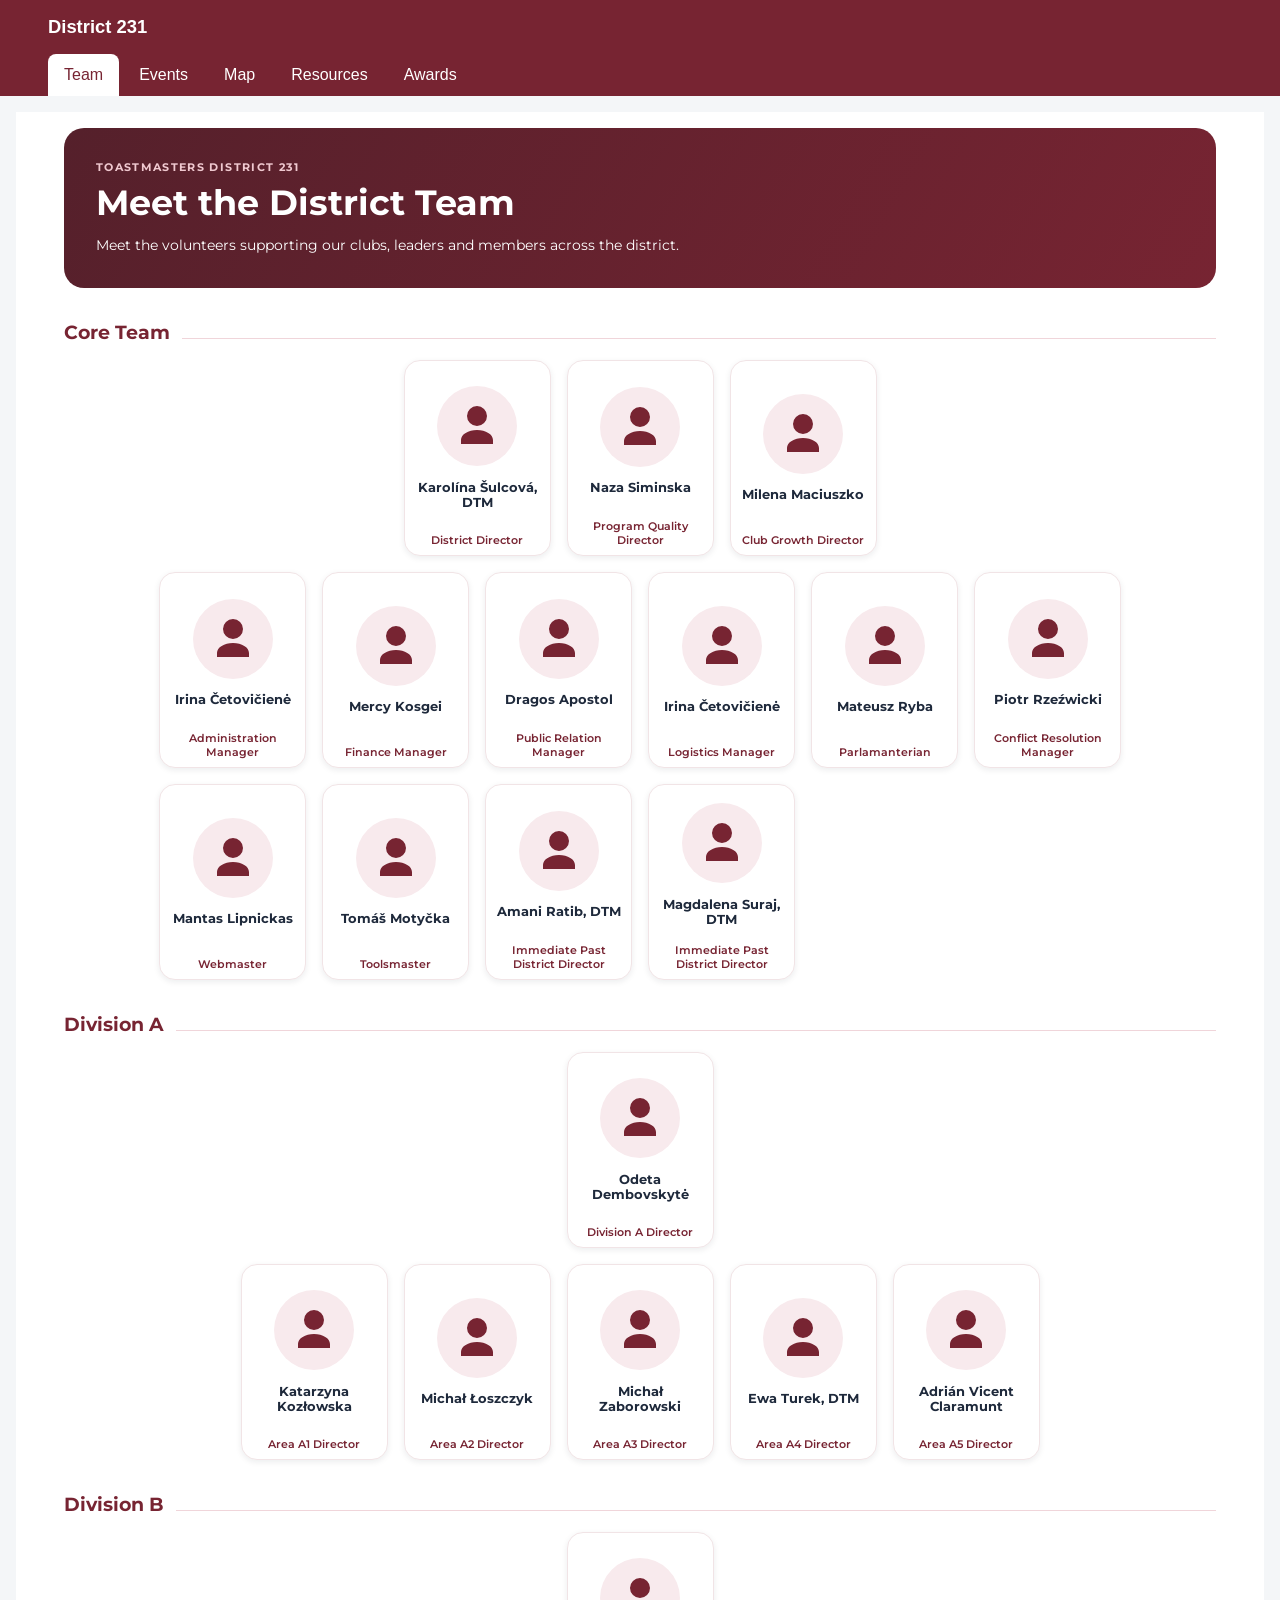
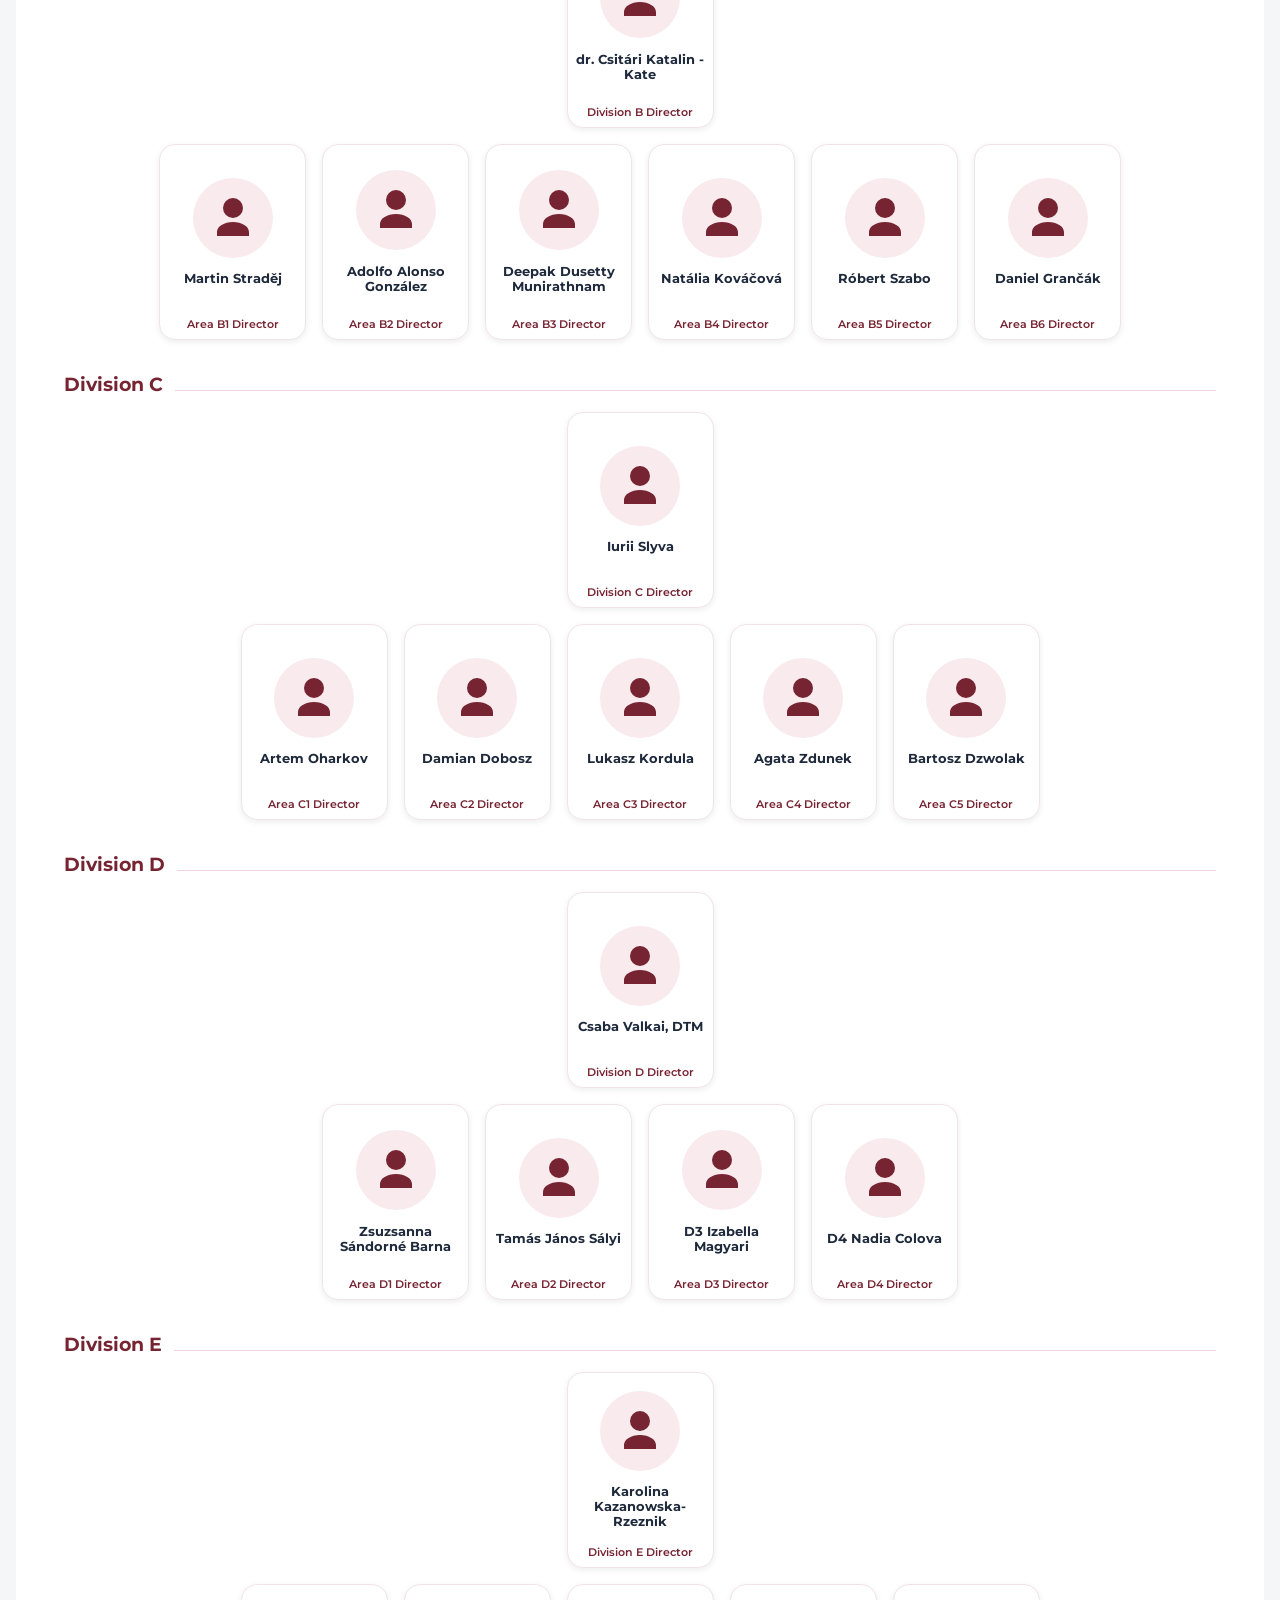
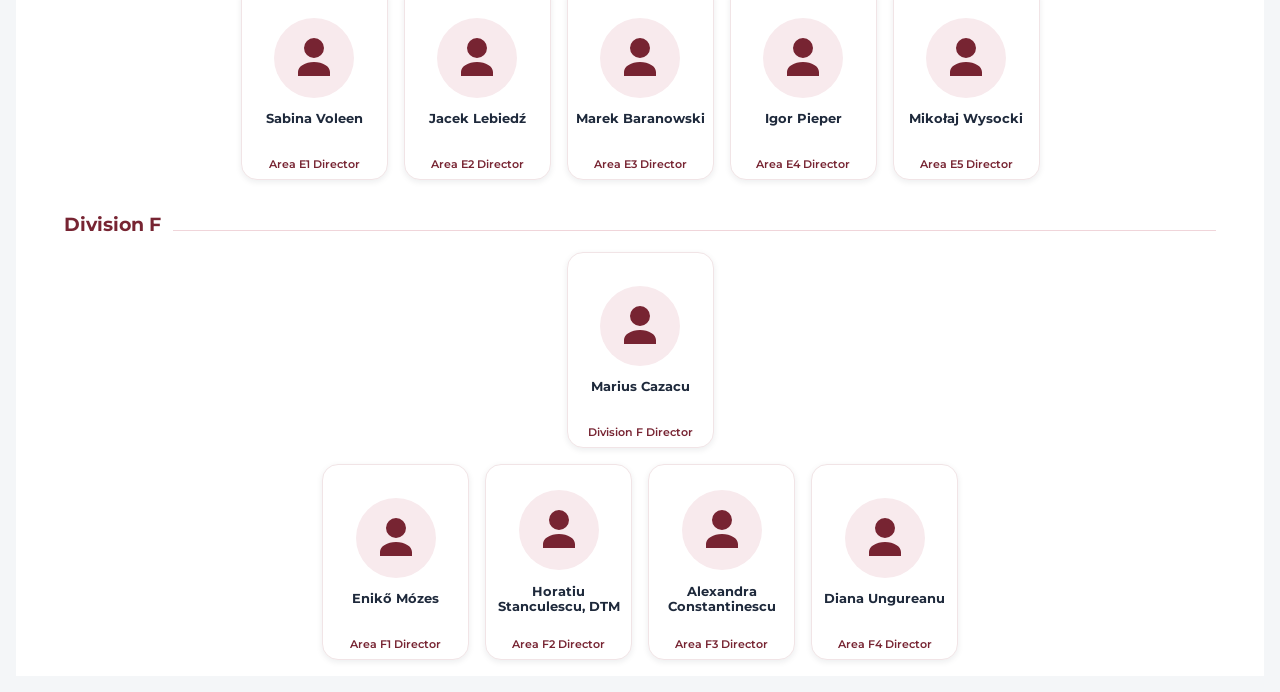
==== index.html @ 83f6dcfc "update" ====
<!doctype html>
<html lang="en">
<head>
    <meta charset="utf-8">
    <meta name="viewport" content="width=device-width, initial-scale=1">
    <meta name="description" content="Preview District 231 pages as they will appear embedded in Google Sites.">
    <title>District 231 Website Preview</title>
    <style>
        * { box-sizing: border-box; }
        body { margin: 0; color: #1e293b; font-family: Arial, sans-serif; }
        .site-header { padding: 1rem clamp(1rem, 4vw, 3rem) 0; background: #772432; color: #fff; }
        .site-title { margin: 0 0 1rem; font-size: 1.15rem; }
        .page-nav { display: flex; gap: .25rem; overflow-x: auto; }
        .page-tab {
            flex: 0 0 auto;
            padding: .75rem 1rem;
            border: 0;
            border-radius: .5rem .5rem 0 0;
            background: transparent;
            color: #fff;
            font: inherit;
            cursor: pointer;
        }
        .page-tab[aria-selected="true"] { background: #fff; color: #772432; }
        .page-tab:focus-visible { outline: 3px solid #f0c9d0; outline-offset: -3px; }
        .preview { min-height: calc(100vh - 7rem); padding: 1rem; background: #f4f6f8; }
        .page-frame { display: block; width: 100%; min-height: calc(100vh - 9rem); border: 0; background: #fff; }
        .coming-soon { max-width: 48rem; margin: 3rem auto; padding: 2rem; border-radius: .75rem; background: #fff; text-align: center; }
        .coming-soon h2 { color: #772432; }
        @media (max-width: 600px) {
            .preview { padding: .5rem; }
            .page-frame { min-height: calc(100vh - 8rem); }
            .page-tab { padding: .7rem .8rem; }
        }
    </style>
</head>
<body>
    <header class="site-header">
        <h1 class="site-title">District 231</h1>
        <nav class="page-nav" role="tablist" aria-label="Website pages">
            <button class="page-tab" id="tab-team" type="button" role="tab" aria-selected="true" aria-controls="page-panel" tabindex="0" data-page="team">Team</button>
            <button class="page-tab" id="tab-events" type="button" role="tab" aria-selected="false" aria-controls="page-panel" tabindex="-1" data-page="events">Events</button>
            <button class="page-tab" id="tab-map" type="button" role="tab" aria-selected="false" aria-controls="page-panel" tabindex="-1" data-page="map">Map</button>
            <button class="page-tab" id="tab-resources" type="button" role="tab" aria-selected="false" aria-controls="page-panel" tabindex="-1" data-page="resources">Resources</button>
            <button class="page-tab" id="tab-awards" type="button" role="tab" aria-selected="false" aria-controls="page-panel" tabindex="-1" data-page="awards">Awards</button>
        </nav>
    </header>
    <main class="preview" id="page-panel" role="tabpanel" aria-labelledby="tab-team">
        <iframe class="page-frame" title="Team page preview" src="./embed_snippet/team.html"></iframe>
    </main>
    <script>
        const pages = {
            team: { title: "Team page preview", src: "./embed_snippet/team.html" },
            events: { label: "Events" },
            map: { label: "Map" },
            resources: { label: "Resources" },
            awards: { title: "Awards page preview", src: "./embed_snippet/awards.html" }
        };
        const panel = document.getElementById("page-panel");
        let activeFrame = panel.querySelector(".page-frame");
        if (activeFrame) activeFrame.addEventListener("load", requestParentResize);

        function selectPage(tab) {
            document.querySelectorAll('[role="tab"]').forEach((item) => {
                const selected = item === tab;
                item.setAttribute("aria-selected", String(selected));
                item.tabIndex = selected ? 0 : -1;
            });
            panel.setAttribute("aria-labelledby", tab.id);
            panel.replaceChildren();
            activeFrame = null;

            const page = pages[tab.dataset.page];
            if (page.src) {
                const frame = document.createElement("iframe");
                frame.className = "page-frame";
                frame.title = page.title;
                frame.src = page.src;
                activeFrame = frame;
                frame.addEventListener("load", requestParentResize);
                panel.append(frame);
            } else {
                const message = document.createElement("section");
                message.className = "coming-soon";
                const heading = document.createElement("h2");
                heading.textContent = `${page.label} page`;
                const description = document.createElement("p");
                description.textContent = "This page will appear here when its GitHub Pages version is ready.";
                message.append(heading, description);
                panel.append(message);
            }
            requestParentResize();
        }

        function requestParentResize() {
            if (window.parent === window) return;
            const height = Math.ceil(Math.max(
                document.documentElement.scrollHeight,
                document.body.scrollHeight
            ));
            if (window.super && typeof window.super.resize === "function") {
                window.super.resize();
            }
            window.parent.postMessage({ sentinel: "amp", type: "embed-size", height }, "*");
        }

        window.addEventListener("message", (event) => {
            if (event.source !== activeFrame?.contentWindow ||
                event.data?.sentinel !== "amp" ||
                event.data?.type !== "embed-size") return;

            const height = Number(event.data.height);
            if (!Number.isFinite(height) || height < 1) return;
            activeFrame.style.height = `${Math.ceil(height)}px`;
            requestParentResize();
        });

        window.addEventListener("resize", requestParentResize);

        document.querySelectorAll('[role="tab"]').forEach((tab) => {
            tab.addEventListener("click", () => selectPage(tab));
            tab.addEventListener("keydown", (event) => {
                if (event.key !== "ArrowLeft" && event.key !== "ArrowRight") return;
                event.preventDefault();
                const tabs = [...document.querySelectorAll('[role="tab"]')];
                const offset = event.key === "ArrowRight" ? 1 : -1;
                const next = tabs[(tabs.indexOf(tab) + offset + tabs.length) % tabs.length];
                selectPage(next);
                next.focus();
            });
        });
    </script>
</body>
</html>
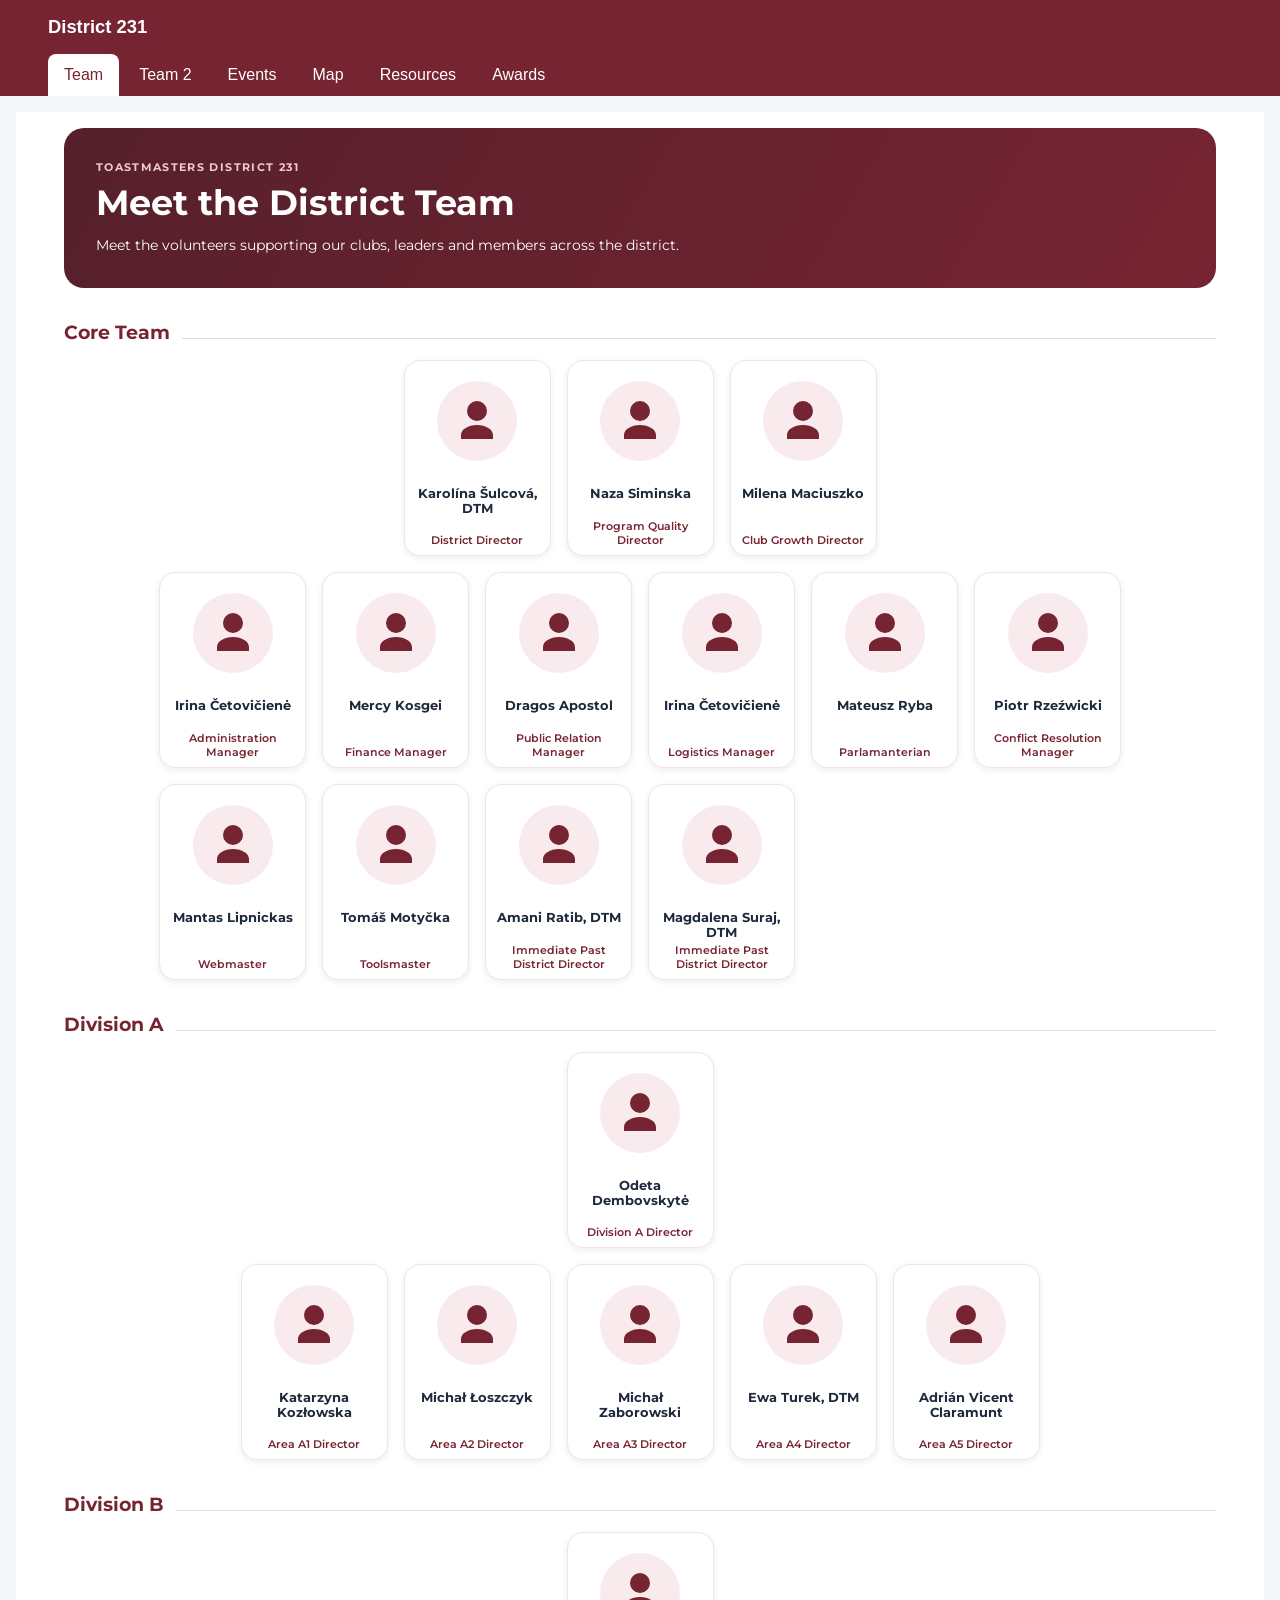
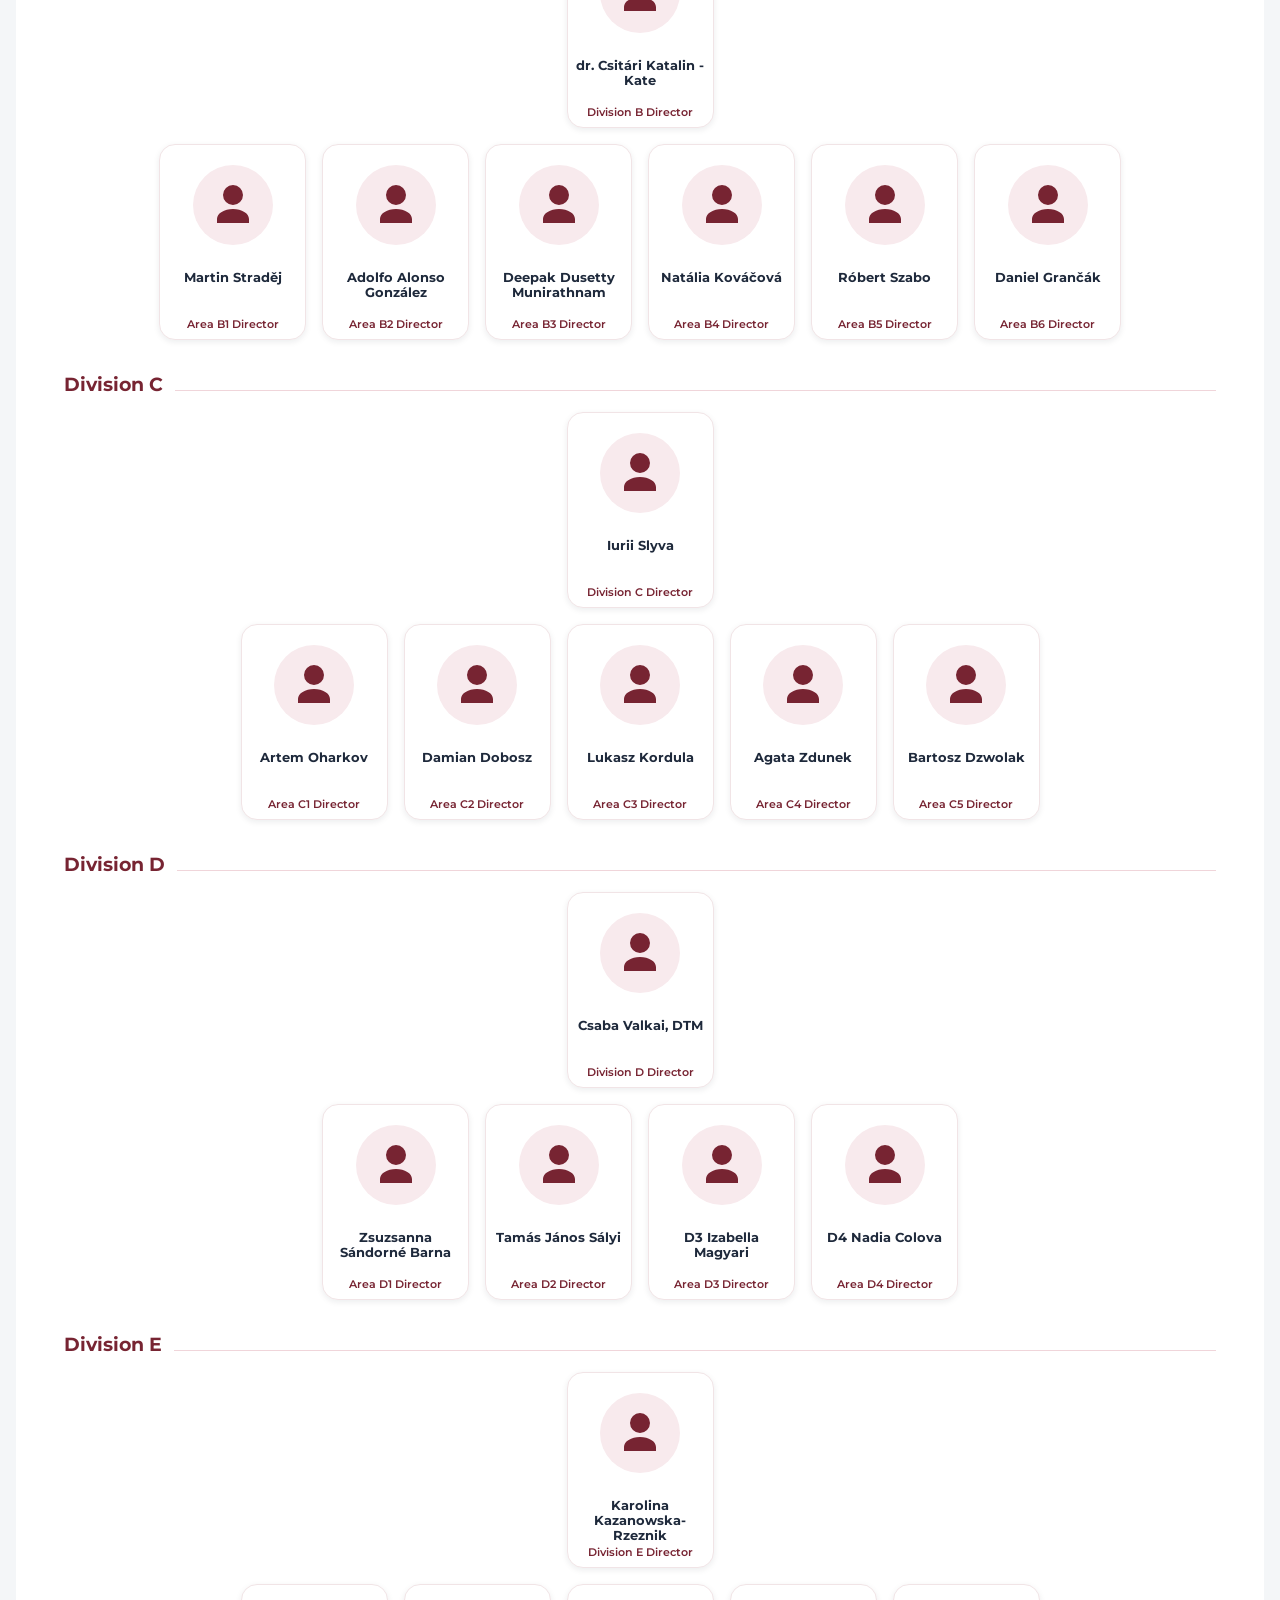
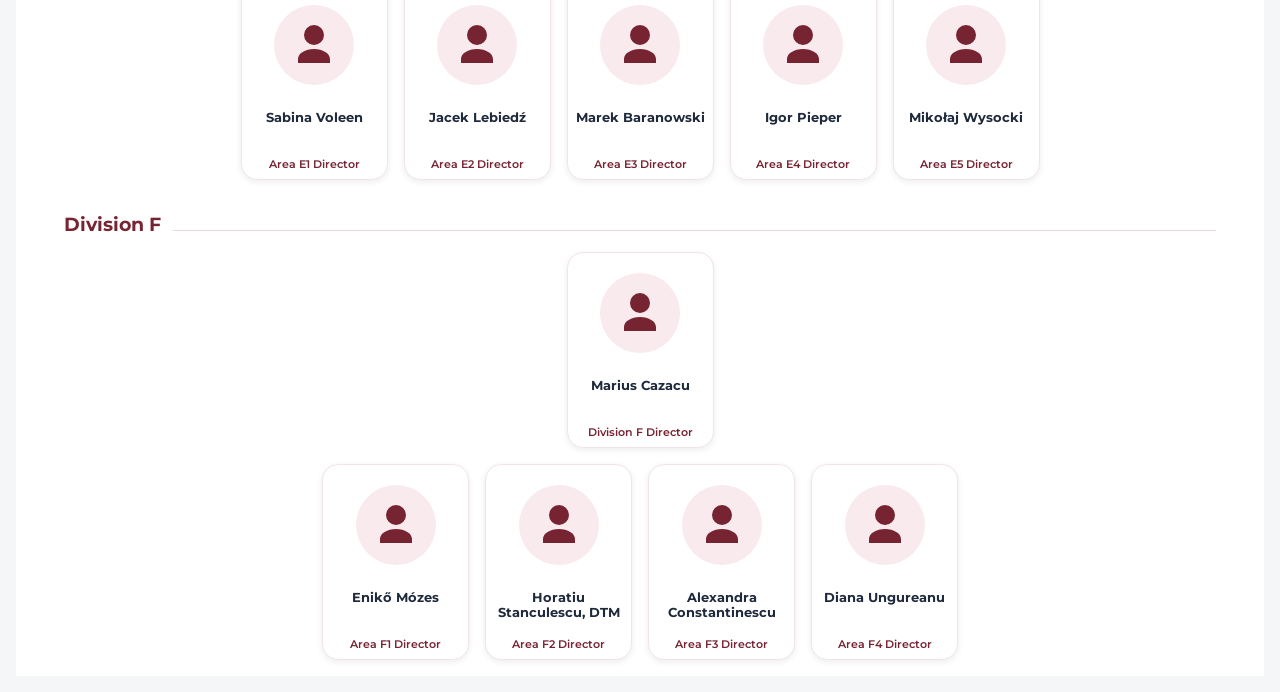
==== commit 2164da6b: "update" ====
--- a/index.html
+++ b/index.html
@@ -39,6 +39,7 @@
         <h1 class="site-title">District 231</h1>
         <nav class="page-nav" role="tablist" aria-label="Website pages">
             <button class="page-tab" id="tab-team" type="button" role="tab" aria-selected="true" aria-controls="page-panel" tabindex="0" data-page="team">Team</button>
+            <button class="page-tab" id="tab-team2" type="button" role="tab" aria-selected="false" aria-controls="page-panel" tabindex="-1" data-page="team2">Team 2</button>
             <button class="page-tab" id="tab-events" type="button" role="tab" aria-selected="false" aria-controls="page-panel" tabindex="-1" data-page="events">Events</button>
             <button class="page-tab" id="tab-map" type="button" role="tab" aria-selected="false" aria-controls="page-panel" tabindex="-1" data-page="map">Map</button>
             <button class="page-tab" id="tab-resources" type="button" role="tab" aria-selected="false" aria-controls="page-panel" tabindex="-1" data-page="resources">Resources</button>
@@ -51,9 +52,10 @@
     <script>
         const pages = {
             team: { title: "Team page preview", src: "./embed_snippet/team.html" },
+            team2: { title: "Team 2 page preview", src: "./embed_snippet/team2.html" },
             events: { label: "Events" },
             map: { label: "Map" },
-            resources: { label: "Resources" },
+            resources: { title: "Resources page preview", src: "./embed_snippet/resources.html" },
             awards: { title: "Awards page preview", src: "./embed_snippet/awards.html" }
         };
         const panel = document.getElementById("page-panel");
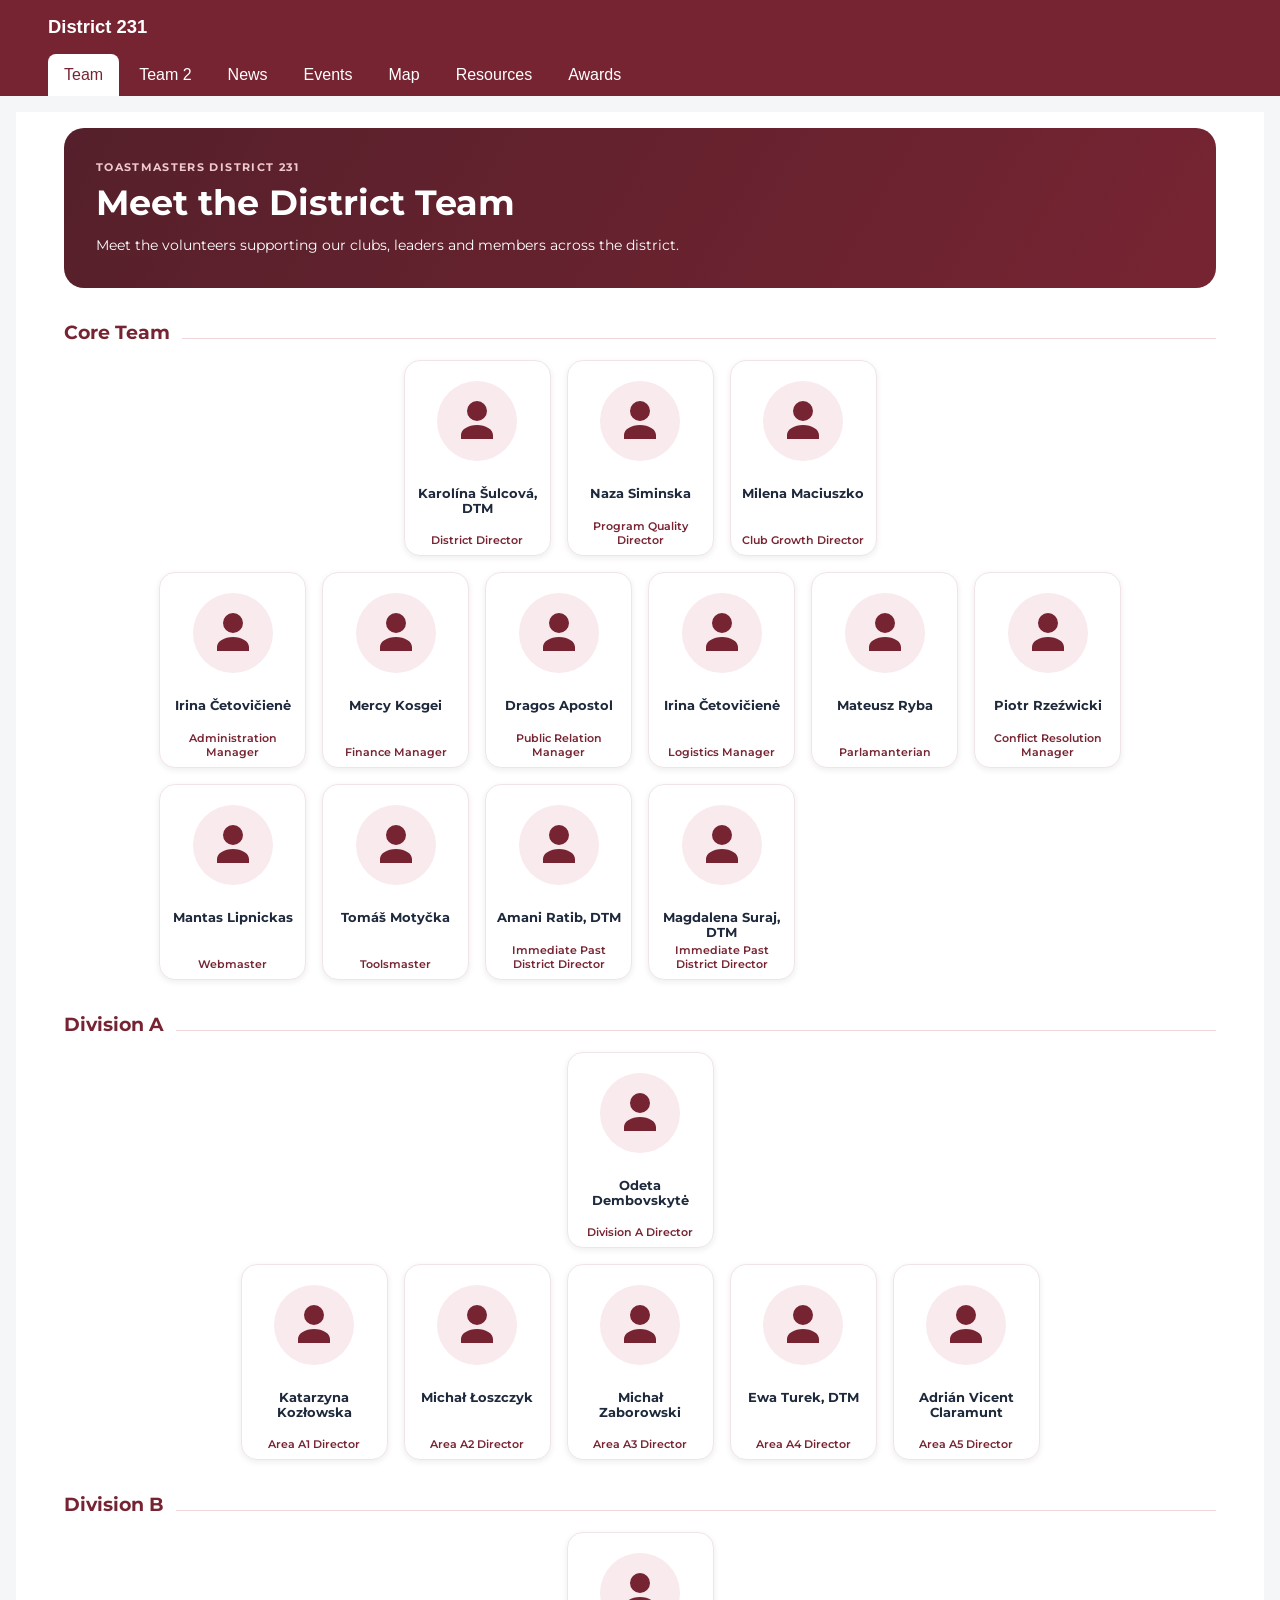
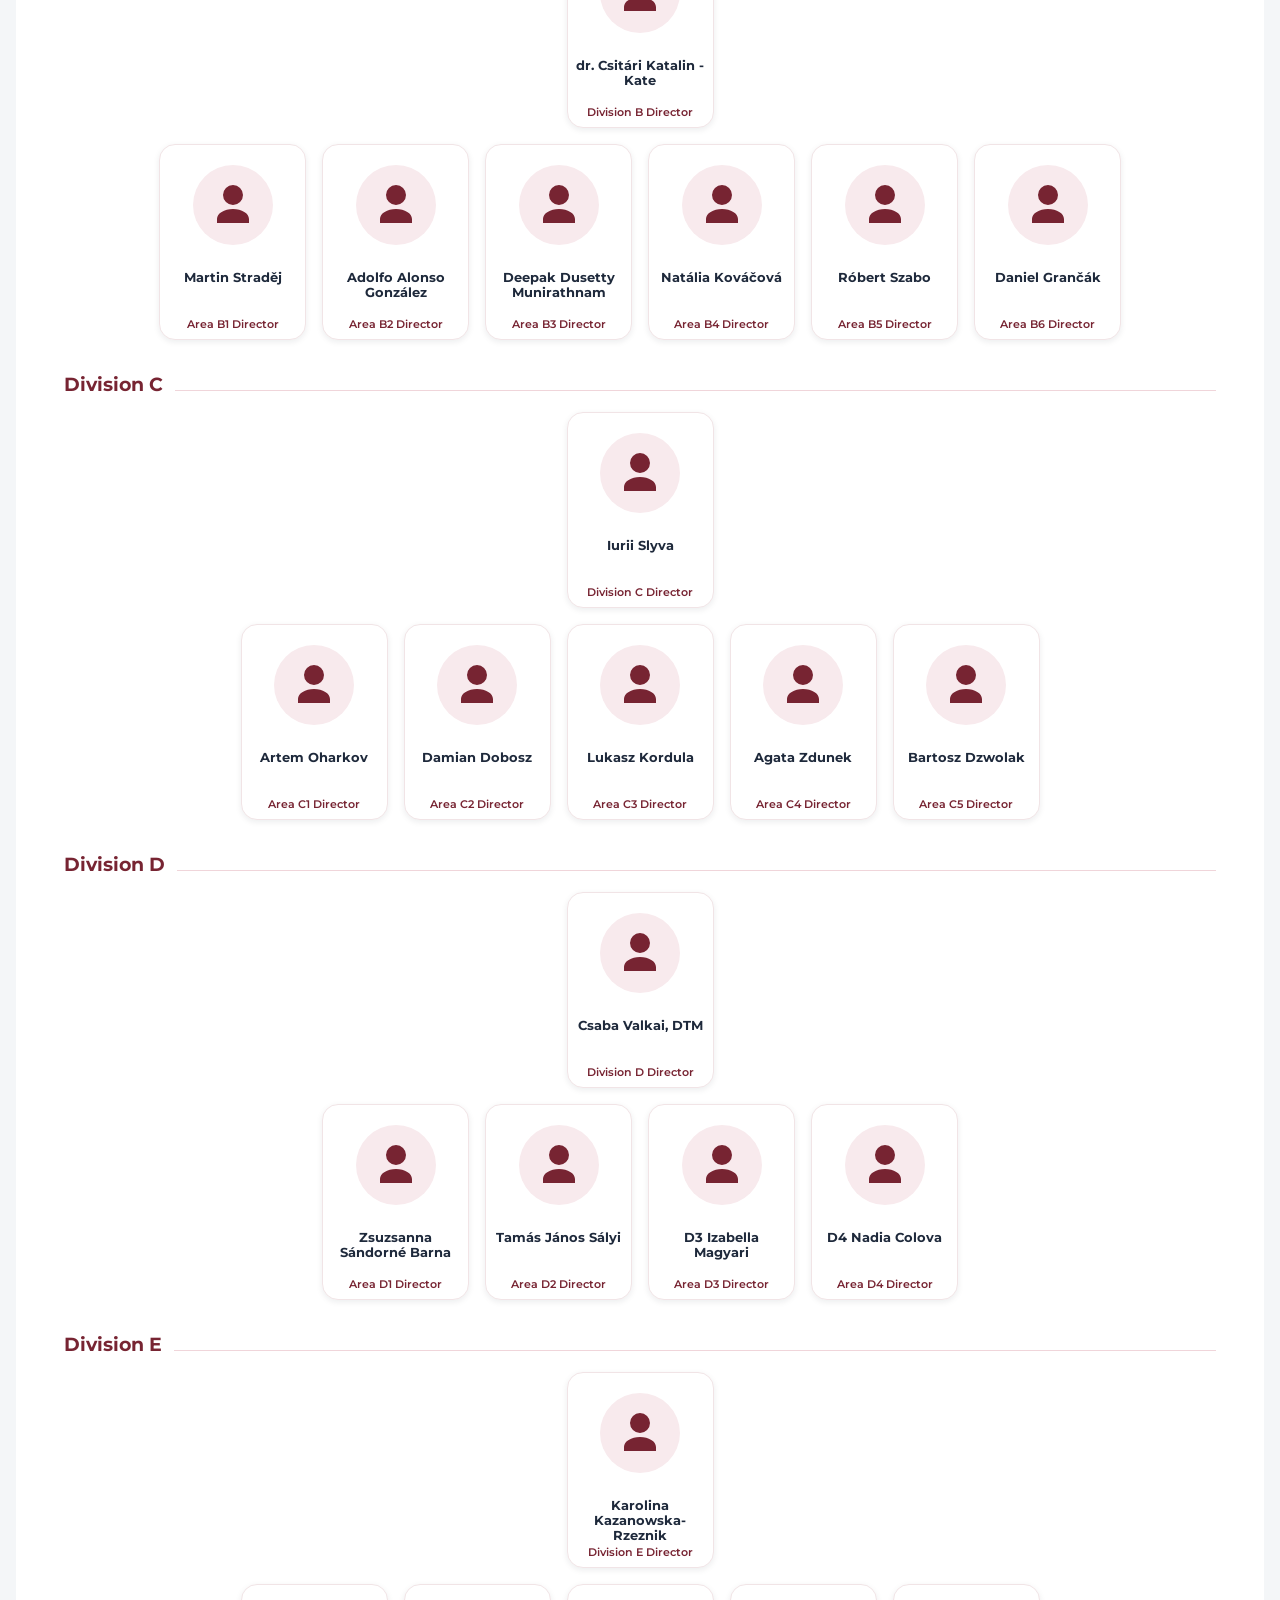
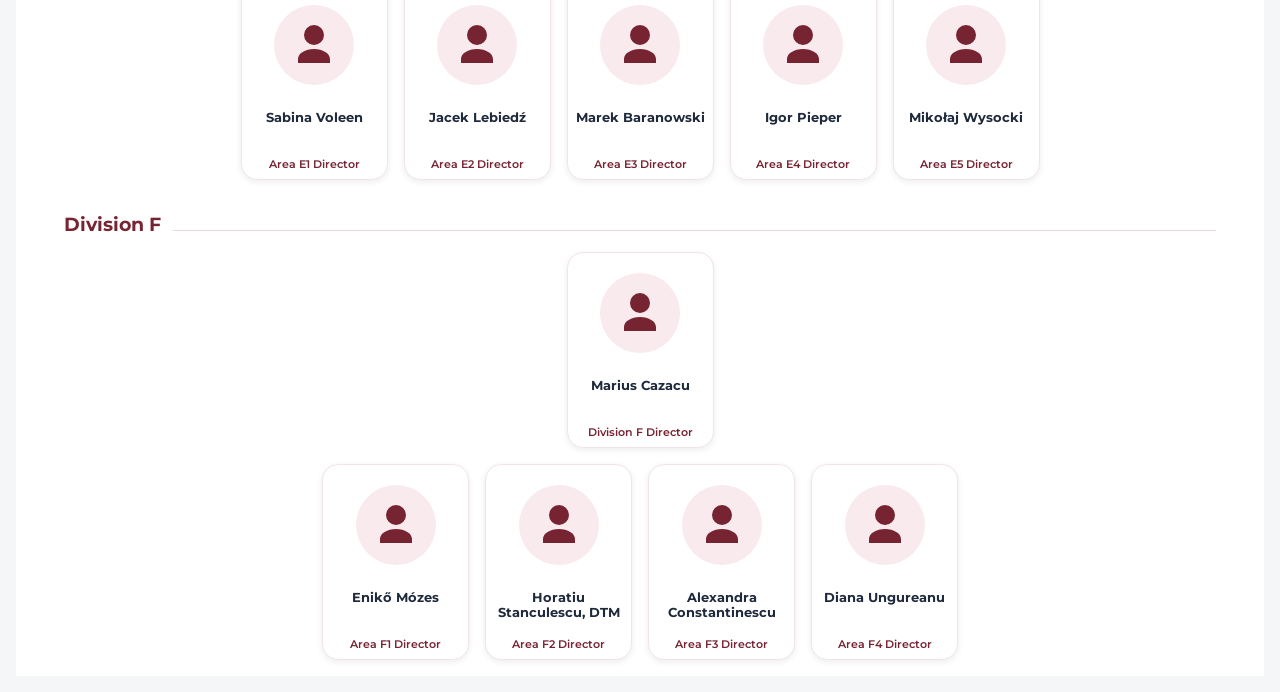
==== commit d6190ffa: "update" ====
--- a/index.html
+++ b/index.html
@@ -40,6 +40,7 @@
         <nav class="page-nav" role="tablist" aria-label="Website pages">
             <button class="page-tab" id="tab-team" type="button" role="tab" aria-selected="true" aria-controls="page-panel" tabindex="0" data-page="team">Team</button>
             <button class="page-tab" id="tab-team2" type="button" role="tab" aria-selected="false" aria-controls="page-panel" tabindex="-1" data-page="team2">Team 2</button>
+            <button class="page-tab" id="tab-news" type="button" role="tab" aria-selected="false" aria-controls="page-panel" tabindex="-1" data-page="news">News</button>
             <button class="page-tab" id="tab-events" type="button" role="tab" aria-selected="false" aria-controls="page-panel" tabindex="-1" data-page="events">Events</button>
             <button class="page-tab" id="tab-map" type="button" role="tab" aria-selected="false" aria-controls="page-panel" tabindex="-1" data-page="map">Map</button>
             <button class="page-tab" id="tab-resources" type="button" role="tab" aria-selected="false" aria-controls="page-panel" tabindex="-1" data-page="resources">Resources</button>
@@ -53,6 +54,7 @@
         const pages = {
             team: { title: "Team page preview", src: "./embed_snippet/team.html" },
             team2: { title: "Team 2 page preview", src: "./embed_snippet/team2.html" },
+            news: { title: "News page preview", src: "./embed_snippet/news.html" },
             events: { label: "Events" },
             map: { label: "Map" },
             resources: { title: "Resources page preview", src: "./embed_snippet/resources.html" },
